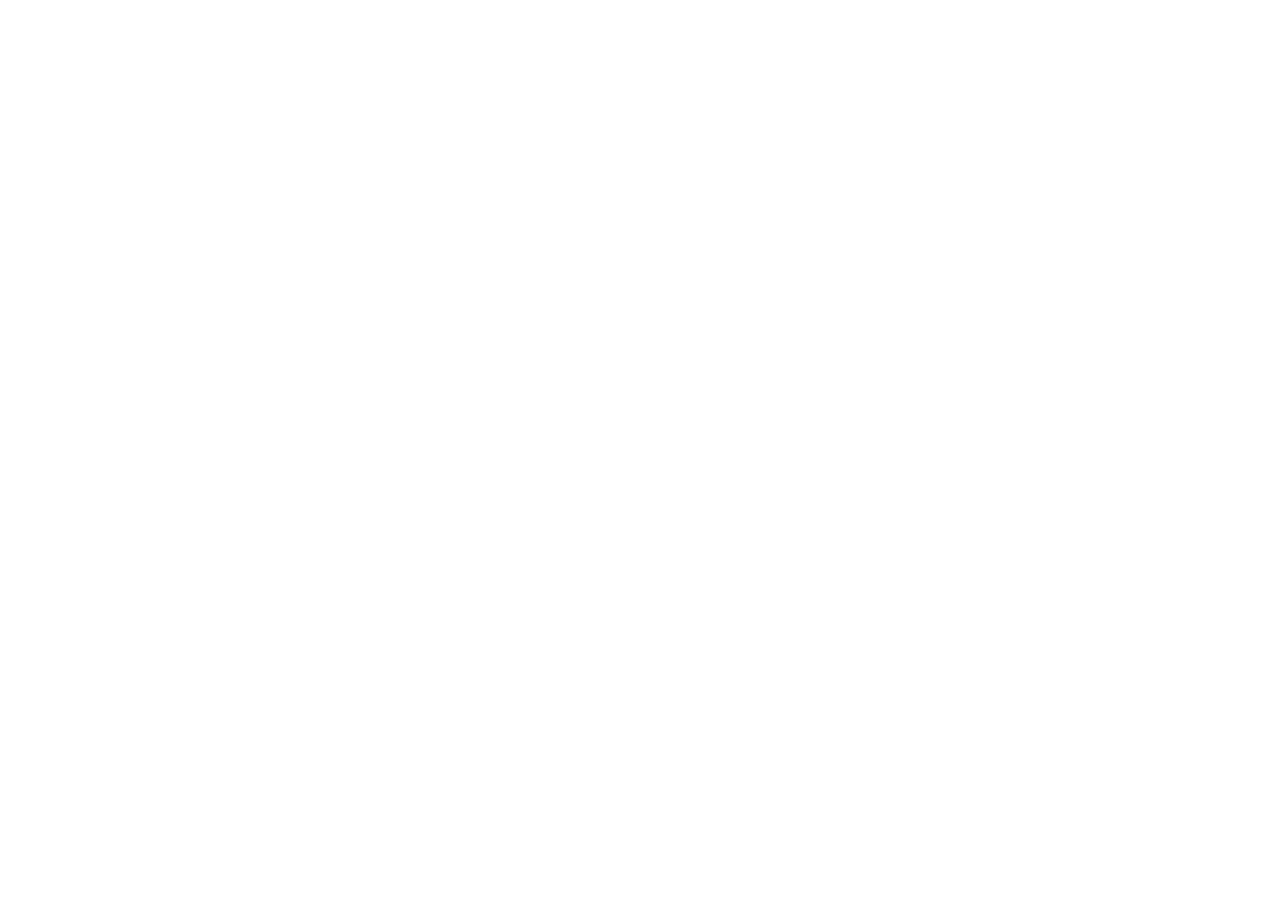
==== ex13_projeto_imovi/index.html @ 8ed7a996 "commit inicial" ====
<!DOCTYPE html>
<html lang="pt-br">
  <head>
    <meta charset="UTF-8" />
    <meta http-equiv="X-UA-Compatible" content="IE=edge" />
    <meta name="viewport" content="width=device-width, initial-scale=1.0" />
    <title>iMovi</title>
    <link rel="shortcut icon" href="img/favicon.ico" type="image/x-icon" />
    <!-- Google fonts Lato -->
    <link rel="preconnect" href="https://fonts.googleapis.com" />
    <link rel="preconnect" href="https://fonts.gstatic.com" crossorigin />
    <link
      href="https://fonts.googleapis.com/css2?family=Lato:ital,wght@0,100;0,300;0,400;0,700;0,900;1,100;1,300;1,400;1,700;1,900&display=swap"
      rel="stylesheet"
    />
    <!-- CSS Bootstrap -->
    <link
      href="https://cdn.jsdelivr.net/npm/bootstrap@5.0.2/dist/css/bootstrap.min.css"
      rel="stylesheet"
      integrity="sha384-EVSTQN3/azprG1Anm3QDgpJLIm9Nao0Yz1ztcQTwFspd3yD65VohhpuuCOmLASjC"
      crossorigin="anonymous"
    />
    <!-- Bootstrap Icons -->
    <link
      rel="stylesheet"
      href="https://cdn.jsdelivr.net/npm/bootstrap-icons@1.5.0/font/bootstrap-icons.css"
    />
    <!-- CSS do projeto -->
    <link rel="stylesheet" href="css/styles.css" />
    <!-- JavaScript Bootstrap -->
    <script
      src="https://cdn.jsdelivr.net/npm/bootstrap@5.0.2/dist/js/bootstrap.bundle.min.js"
      integrity="sha384-MrcW6ZMFYlzcLA8Nl+NtUVF0sA7MsXsP1UyJoMp4YLEuNSfAP+JcXn/tWtIaxVXM"
      crossorigin="anonymous"
    ></script>
  </head>
  <body>
    

    <!-- 1ª Digitação (Aqui) -->

   
  </body>
</html>
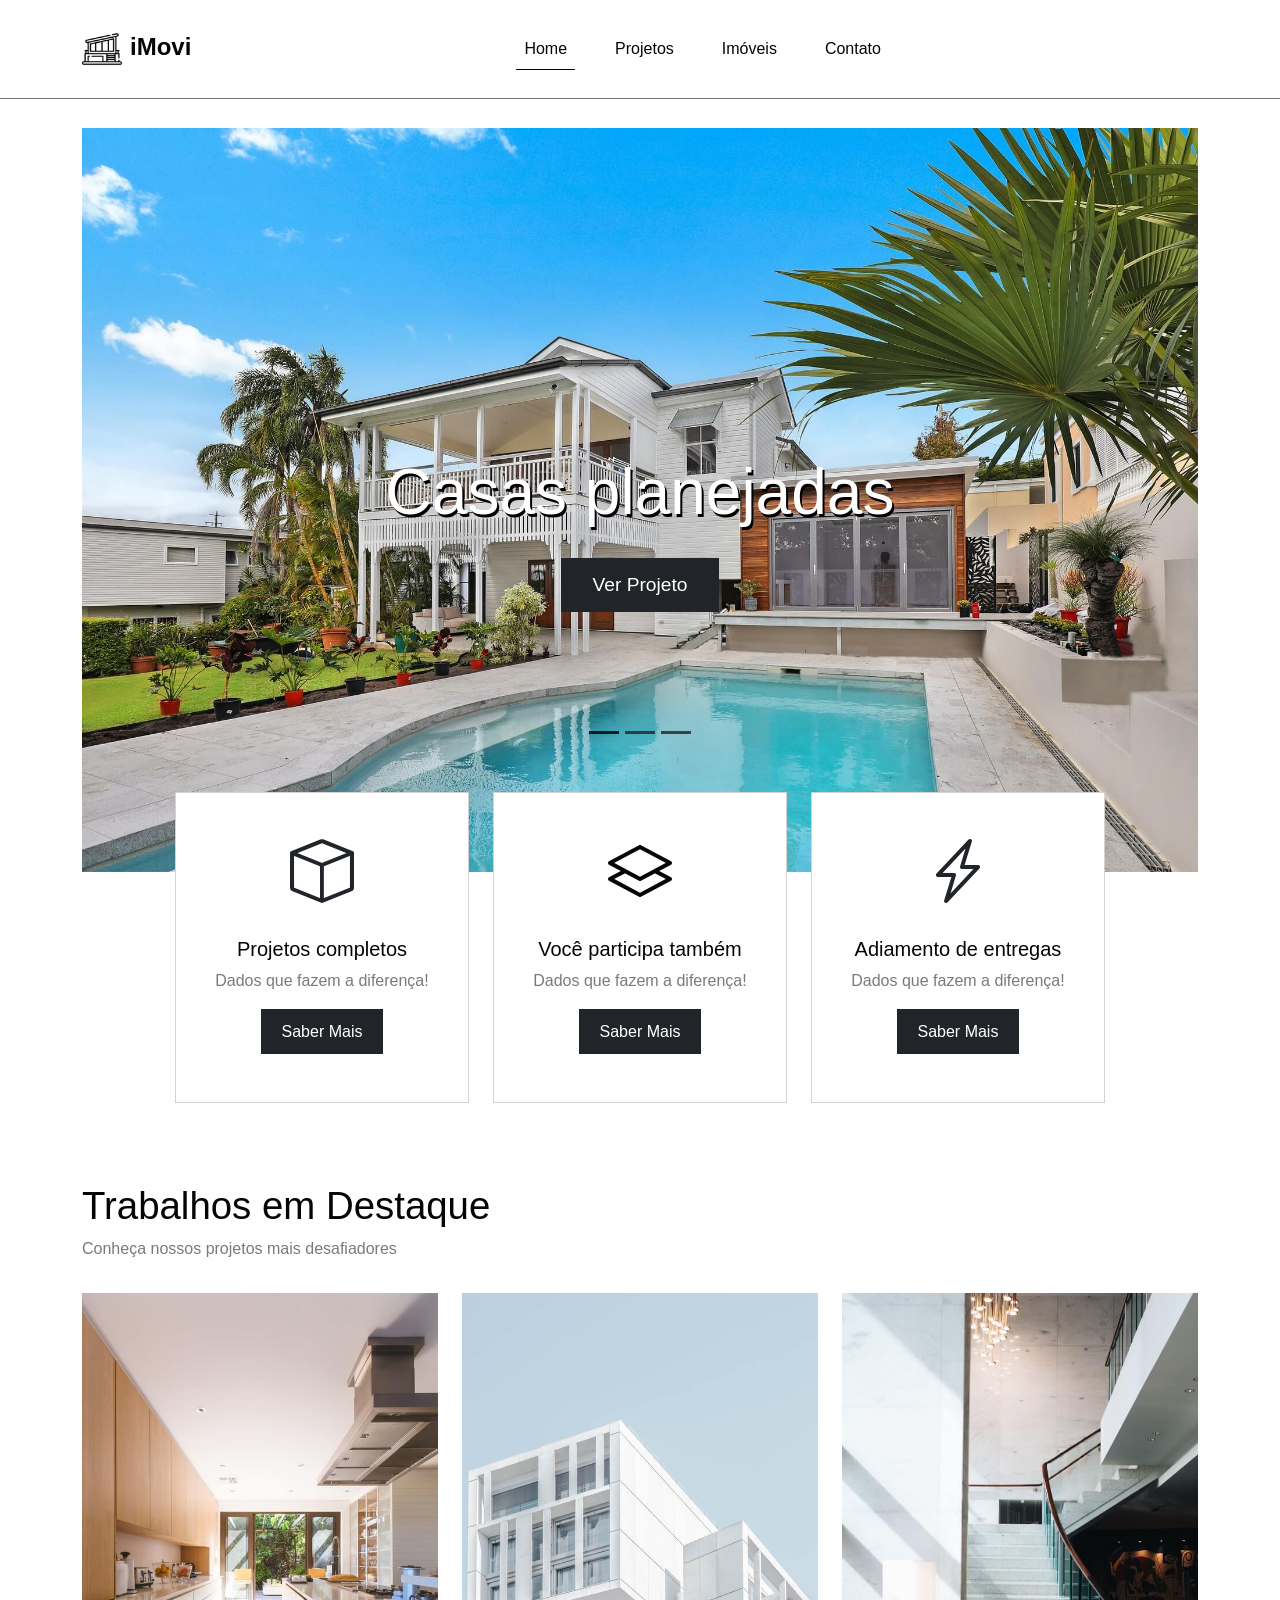
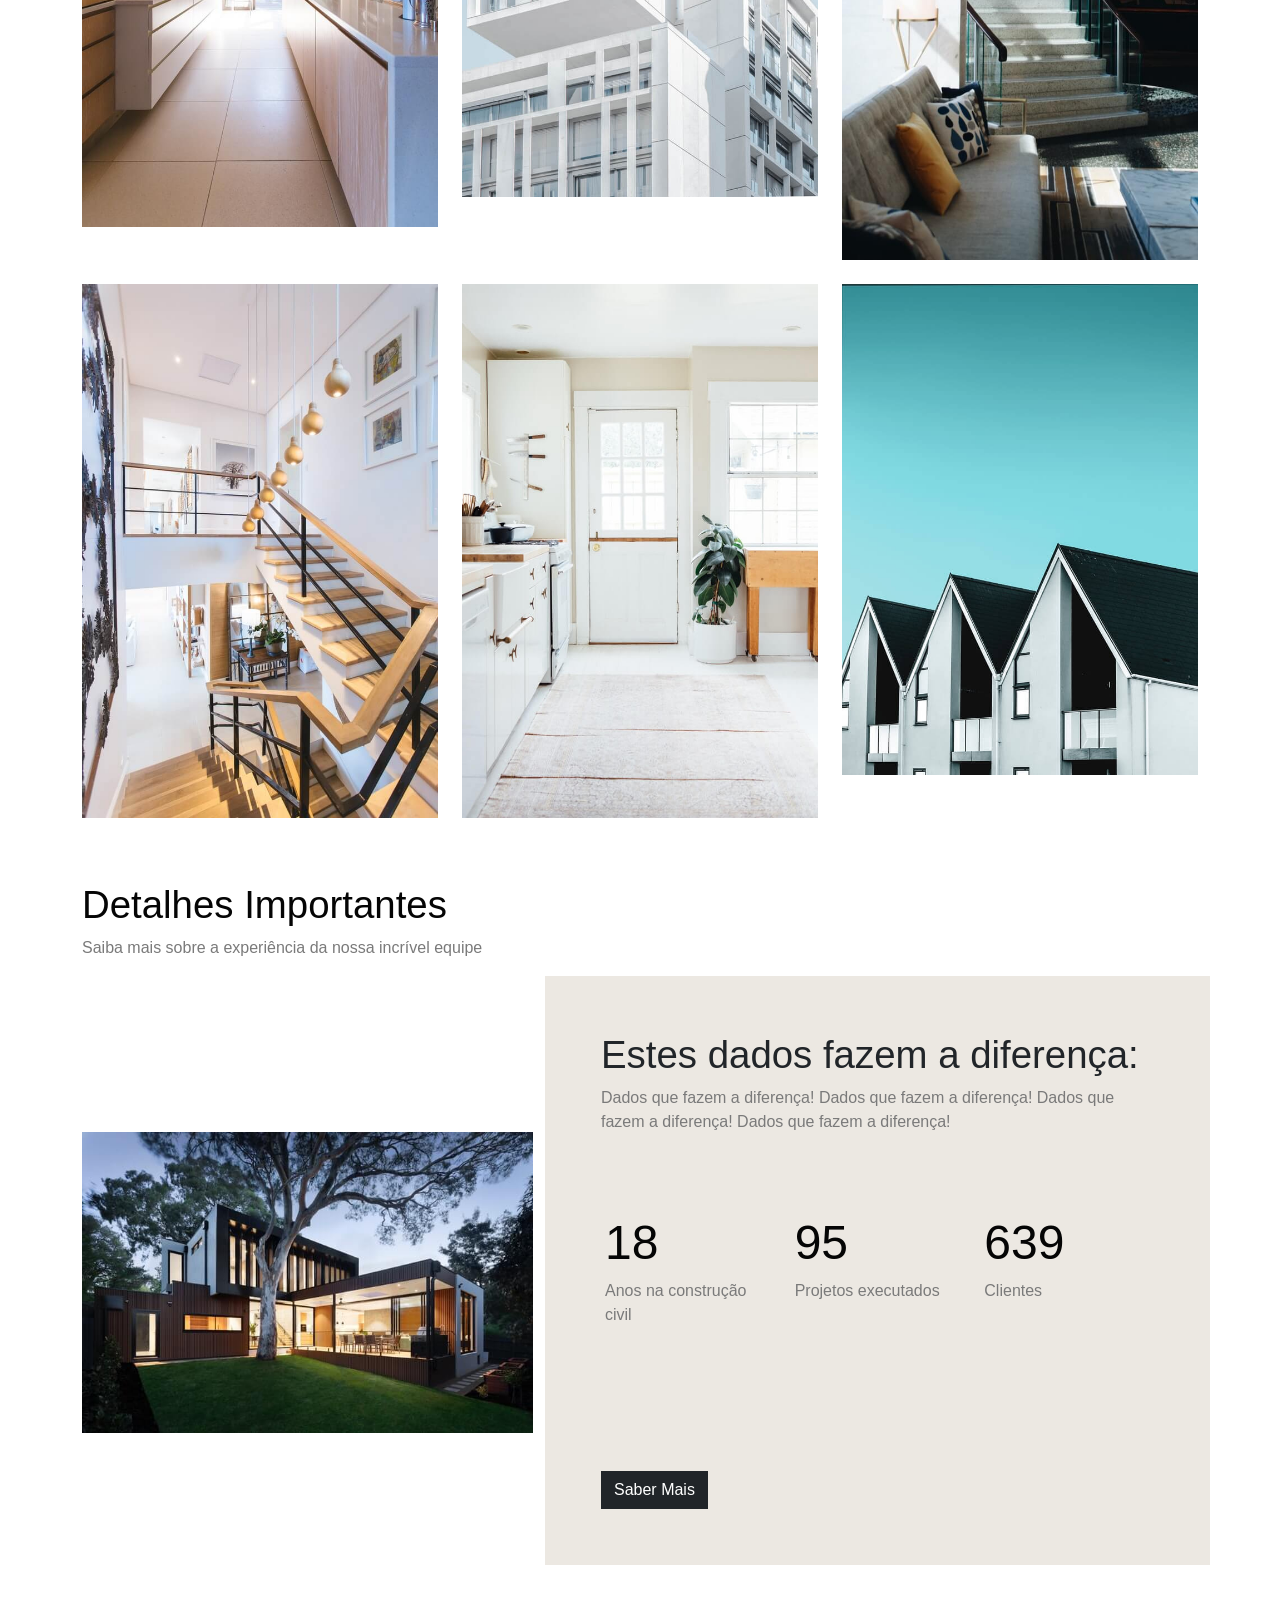
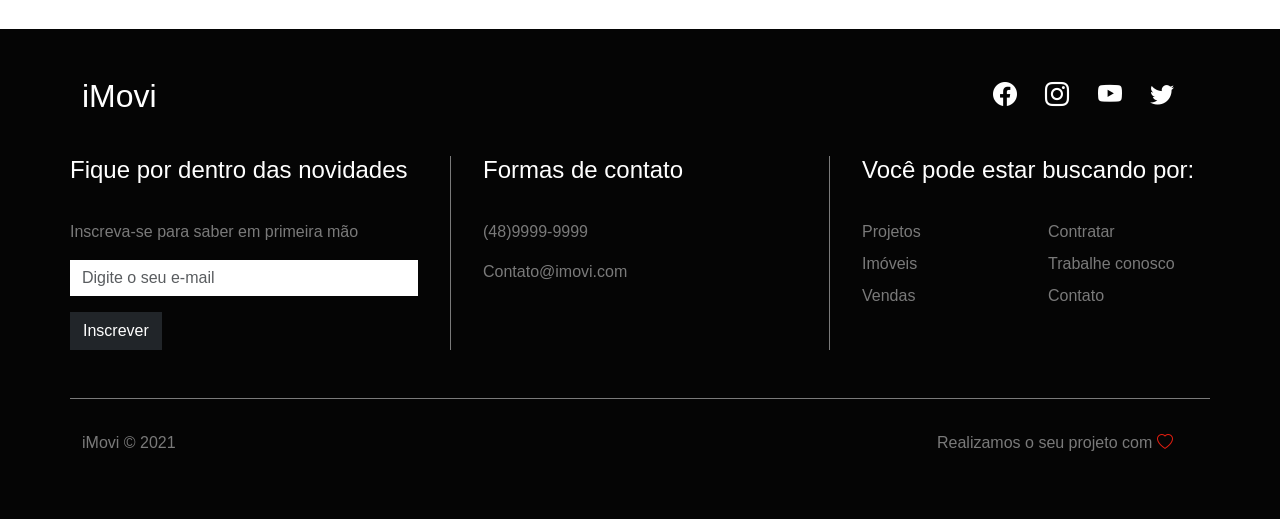
==== commit b94d0b7f: "Exercício 11, 12 e 13 concluído Exercício 11 atualizado" ====
--- a/ex13_projeto_imovi/index.html
+++ b/ex13_projeto_imovi/index.html
@@ -35,10 +35,338 @@
     ></script>
   </head>
   <body>
-    
-
-    <!-- 1ª Digitação (Aqui) -->
-
-   
+    <!-- NAVBAR -->
+    <nav class="navbar navbar-expand-lg fixed-top bg-primary-color" id="navbar">
+      <div class="container py-3">
+        <a class="navbar-brand" href="#">
+          <img src="img/imovi-icon.png" alt="iMovi" />
+          <span>iMovi</span>
+        </a>
+        <button 
+          class="navbar-toggler"
+          type="button"
+          data-bs-toggle="collapse"
+          data-bs-target="#navbar-items"
+          aria-controls="navbar-items"
+          aria-expanded="false"
+          aria-label="Toggle navigation"
+        >
+          <i class="bi bi-list"></i>
+        </button>
+        <div class="collapse navbar-collapse" id="navbar-items">
+          <ul class="navbar-nav me-auto mb-2 mb-lg-0">
+            <li class="nav-item">
+              <a class="nav-link active" aria-current="page" href="#">Home</a>
+            </li>
+            <li class="nav-item">
+              <a class="nav-link" href="#">Projetos</a>
+            </li>
+            <li class="nav-item">
+              <a class="nav-link" href="#">Imóveis</a>
+            </li>
+            <li class="nav-item">
+              <a class="nav-link" href="#">Contato</a>
+            </li>
+          </ul>
+        </div>
+      </div>
+    </nav>
+    <!-- SLIDER -->
+    <div class="container" id="slider-container">
+      <div id="slider" class="carousel slide" data-bs-ride="carousel">
+        <div class="carousel-indicators">
+          <button
+            type="button"
+            data-bs-target="#slider"
+            data-bs-slide-to="0"
+            class="active"
+            aria-current="true"
+            aria-label="Slide 1"
+          ></button>
+          <button
+            type="button"
+            data-bs-target="#slider"
+            data-bs-slide-to="1"
+            aria-label="Slide 2"
+          ></button>
+          <button
+            type="button"
+            data-bs-target="#slider"
+            data-bs-slide-to="2"
+            aria-label="Slide 3"
+          ></button>
+        </div>
+        <div class="carousel-inner">
+          <div class="carousel-item active">
+            <img src="img/banner-1.jpg" class="d-block w-100" alt="Casa 1" />
+            <div class="carousel-caption">
+              <h5>Casas planejadas</h5>
+              <a href="#" class="btn btn-dark">Ver Projeto</a>
+            </div>
+          </div>
+          <div class="carousel-item">
+            <img src="img/banner-2.jpg" class="d-block w-100" alt="Casa 2" />
+            <div class="carousel-caption">
+              <h5>Projetos Complexos</h5>
+              <a href="#" class="btn btn-dark">Ver Projeto</a>
+            </div>
+          </div>
+          <div class="carousel-item">
+            <img src="img/banner-3.jpg" class="d-block w-100" alt="Casa 3" />
+            <div class="carousel-caption">
+              <h5>Projetos Inovadores</h5>
+              <a href="#" class="btn btn-dark">Ver Projeto</a>
+            </div>
+          </div>
+        </div>
+        <button
+          class="carousel-control-prev"
+          type="button"
+          data-bs-target="#slider"
+          data-bs-slide="prev"
+        >
+          <i class="bi bi-chevron-compact-left"></i>
+          <span class="visually-hidden">Previous</span>
+        </button>
+        <button
+          class="carousel-control-next"
+          type="button"
+          data-bs-target="#slider"
+          data-bs-slide="next"
+        >
+          <i class="bi bi-chevron-compact-right"></i>
+          <span class="visually-hidden">Next</span>
+        </button>
+      </div>
+      <div class="col-12 col-md-10 offset-md-1" id="mini-banners">
+        <div class="row">
+          <div class="col-12 col-md-4">
+            <div class="card text-center">
+              <i class="bi bi-box bg-primary-color"></i>
+              <div class="card-body">
+                <h5 class="card-title primary-color">Projetos completos</h5>
+                <p class="card-text secondary-color">
+                Dados que fazem a diferença!
+                </p>
+                <a href="#" class="btn btn-dark">Saber Mais</a>
+              </div>
+            </div>
+          </div>
+          <div class="col-12 col-md-4">
+            <div class="card text-center">
+              <i class="bi bi-layers primary-color"></i>
+              <div class="card-body">
+                <h5 class="card-title primary-color">Você participa também</h5>
+                <p class="card-text secondary-color">
+                  Dados que fazem a diferença!
+                </p>
+                <a href="#" class="btn btn-dark">Saber Mais</a>
+              </div>
+            </div>
+          </div>
+          <div class="col-12 col-md-4">
+            <div class="card text-center">
+              <i class="bi bi-lightning-charge"></i>
+              <div class="card-body primary-color">
+                <h5 class="card-title primary-color">
+                  Adiamento de entregas
+                </h5>
+                <p class="card-text secondary-color">
+                  Dados que fazem a diferença!
+                </p>
+                <a href="#" class="btn btn-dark">Saber Mais</a>
+              </div>
+            </div>
+          </div>
+        </div>
+      </div>
+    </div>
+    <!-- DESTAQUES -->
+    <div class="container" id="featured-container">
+      <div class="col-12">
+        <h2 class="title primary-color">Trabalhos em Destaque</h2>
+        <p class="subtitle secondary-color">
+          Conheça nossos projetos mais desafiadores
+        </p>
+      </div>
+      <div class="col-12" id="featured-images">
+        <div class="row g-4">
+          <div class="col-12 col-md-4">
+            <img src="img/project-1.jpg" alt="projeto 1" class="img-fluid" />
+            <div class="banner-content">
+              <p class="secondary-color">Categoria</p>
+              <h3>Nome do Projeto</h3>
+            </div>
+          </div>
+          <div class="col-12 col-md-4">
+            <img src="img/project-2.jpg" alt="projeto 2" class="img-fluid" />
+            <div class="banner-content">
+              <p class="secondary-color">Categoria</p>
+              <h3>Nome do Projeto</h3>
+            </div>
+          </div>
+          <div class="col-12 col-md-4">
+            <img src="img/project-3.jpg" alt="projeto 3" class="img-fluid" />
+            <div class="banner-content">
+              <p class="secondary-color">Categoria</p>
+              <h3>Nome do Projeto</h3>
+            </div>
+          </div>
+          <div class="col-12 col-md-4">
+            <img src="img/project-4.jpg" alt="projeto 4" class="img-fluid" />
+            <div class="banner-content">
+              <p class="secondary-color">Categoria</p>
+              <h3>Nome do Projeto</h3>
+            </div>
+          </div>
+          <div class="col-12 col-md-4">
+            <img src="img/project-5.jpg" alt="projeto 5" class="img-fluid" />
+            <div class="banner-content">
+              <p class="secondary-color">Categoria</p>
+              <h3>Nome do Projeto</h3>
+            </div>
+          </div>
+          <div class="col-12 col-md-4">
+            <img src="img/project-6.jpg" alt="projeto 6" class="img-fluid" />
+            <div class="banner-content">
+              <p class="secondary-color">Categoria</p>
+              <h3>Nome do Projeto</h3>
+            </div>
+          </div>
+        </div>
+      </div>
+    </div>
+    <!-- INFO -->
+    <div class="container" id="info-container">
+      <div class="col-12">
+        <h2 class="title primary-color">Detalhes Importantes</h2>
+        <p class="subtitle secondary-color">
+          Saiba mais sobre a experiência da nossa incrível equipe
+        </p>
+      </div>
+      <div class="col-12">
+        <div class="row">
+          <div class="col-12 col-md-5" id="info-banner">
+            <img src="img/infobanner.jpg" alt="Informações" class="img-fluid" />
+          </div>
+          <div class="col-12 col-md-7 bg-secondary-color" id="info-content">
+            <div class="row">
+              <div class="col-12">
+                <h2 class="title">Estes dados fazem a diferença:</h2>
+                <p class="subtitle secondary-color">
+                 Dados que fazem a diferença!
+                 Dados que fazem a diferença!
+                 Dados que fazem a diferença!
+                 Dados que fazem a diferença!
+                </p>
+              </div>
+              <div class="col-12" id="info-numbers">
+                <div class="row">
+                  <div class="col-4">
+                    <h3 class="primary-color">18</h3>
+                    <p class="secondary-color">Anos na construção civil</p>
+                  </div>
+                  <div class="col-4">
+                    <h3 class="primary-color">95</h3>
+                    <p class="secondary-color">Projetos executados</p>
+                  </div>
+                  <div class="col-4">
+                    <h3 class="primary-color">639</h3>
+                    <p class="secondary-color">Clientes</p>
+                  </div>
+                </div>
+              </div>
+              <div class="col-12">
+                <a class="btn btn-dark">Saber Mais</a>
+              </div>
+            </div>
+          </div>
+        </div>
+      </div>
+    </div>
+    <!-- FOOTER -->
+    <footer class="container-fluid bg-dark-color" id="footer">
+      <div class="container">
+        <div class="row">
+          <!-- FOOTER TOP -->
+          <div class="col-12" id="footer-top">
+            <div class="row justify-content-between">
+              <div class="col-4">
+                <h2>
+                  iMovi
+                </h2>
+              </div>
+              <div class="col-4" id="social-icons">
+                <i class="bi bi-facebook"></i>
+                <i class="bi bi-instagram"></i>
+                <i class="bi bi-youtube"></i>
+                <i class="bi bi-twitter"></i>
+              </div>
+            </div>
+          </div>
+          <!-- FOOTER DETAILS -->
+          <div class="col-12" id="footer-details">
+            <div class="row">
+              <div class="col-12 col-md-4" id="news-container">
+                <h4>Fique por dentro das novidades</h4>
+                <p class="secondary-color">
+                  Inscreva-se para saber em primeira mão
+                </p>
+                <form>
+                  <div class="mb-3">
+                    <input
+                      type="email"
+                      class="form-control"
+                      placeholder="Digite o seu e-mail"
+                    />
+                  </div>
+                  <button class="btn btn-dark">Inscrever</button>
+                </form>
+              </div>
+              <div class="col-12 col-md-4" id="contact-container">
+                <h4>Formas de contato</h4>
+                <p class="secondary-color">(48)9999-9999</p>
+                <p class="secondary-color">Contato@imovi.com</p>
+              </div>
+              <div class="col-12 col-md-4" id="links-container">
+                <div class="row">
+                  <h4>Você pode estar buscando por:</h4>
+                  <div class="col-6">
+                    <ul class="list-unstyled">
+                      <li><a href="#" class="secondary-color">Projetos</a></li>
+                      <li><a href="#" class="secondary-color">Imóveis</a></li>
+                      <li><a href="#" class="secondary-color">Vendas</a></li>
+                    </ul>
+                  </div>
+                  <div class="col-6">
+                    <ul class="list-unstyled">
+                      <li><a href="#" class="secondary-color">Contratar</a></li>
+                      <li>
+                        <a href="#" class="secondary-color">Trabalhe conosco</a>
+                      </li>
+                      <li><a href="#" class="secondary-color">Contato</a></li>
+                    </ul>
+                  </div>
+                </div>
+              </div>
+            </div>
+          </div>
+          <!-- FOOTER BOTTOM -->
+          <div class="col-12" id="footer-bottom">
+            <div class="row justify-content-between">
+              <div class="col-12 col-md-3">
+                <p class="secondary-color">iMovi &copy; 2021</p>
+              </div>
+              <div class="col-12 col-md-3">
+                <p class="secondary-color">
+                  Realizamos o seu projeto com
+                  <i class="bi bi-heart"></i>
+                </p>
+              </div>
+            </div>
+          </div>
+        </div>
+      </div>
+    </footer>
   </body>
-</html>
+</html>
--- a/ex13_projeto_imovi/css/styles.css
+++ b/ex13_projeto_imovi/css/styles.css
@@ -0,0 +1,336 @@
+* {
+    font-family: 'Lato', sans-serif;
+}
+
+.bg-primary-color {
+    background-color: #fff;
+}
+
+.bg-secondary-color {
+    background-color: #ece8e2;
+}
+
+.bg-dark-color {
+    background-color: #050505;
+}
+
+.primary-color {
+    color: #050505;
+}
+
+.secondary-color {
+    color: #7a7a7a;
+}
+
+/* NAVBAR */
+#navbar {
+    border-bottom: 1px solid #7a7a7a;
+}
+
+#navbar a {
+    color: #050505;
+}
+
+#navbar a:hover {
+    color: #7a7a7a;
+}
+
+#navbar .active {
+    border-bottom: 1px solid #050505;
+}
+
+.navbar-brand {
+    display: flex;
+}
+
+.navbar-brand img {
+    width: 40px;
+}
+
+.navbar-brand span {
+    font-weight: 700;
+    font-size: 1.5rem;
+    margin-left: 0.5rem;
+}
+
+#navbar-items .navbar-nav {
+    display: flex;
+    justify-content: center;
+    width: 100%;
+}
+
+#navbar-items .nav-item {
+    margin: 0 1em;
+}
+
+/* SLIDER */
+#slider {
+    margin-top: 8em;
+    margin-bottom: 1em;
+}
+
+#slider .carousel-caption {
+    bottom: 3em;
+}
+
+#slider .carousel-caption h5 {
+    font-size: 2.5em;
+    text-shadow: #000 2px 2px;
+}
+
+.btn {
+    border-radius: 0;
+}
+
+#slider .btn {
+    padding: 0.3em 0.8em;
+    font-size: 1em;
+    margin-top: 1em;
+}
+
+.carousel-control-prev,
+.carousel-control-next {
+    opacity: 0.7;
+}
+
+.carousel-control-prev i,
+.carousel-control-next {
+    opacity: 0.7;
+}
+
+.carousel-indicators [data-bs-target] {
+    background-color: #222;
+    opacity: 0.8;
+}
+
+.carousel-indicators .active {
+    background-color: #000;
+}
+
+@media (min-width: 768px) {
+    #slider .carousel-caption {
+        bottom: 15em;
+    }
+    #slider .carousel-caption h5 {
+        font-size: 4em;
+        text-shadow: #000 2px 3px;
+    }
+    #slider .btn {
+        padding: 0.6em 1.6em;
+        font-size: 1.2em;
+        margin-top: 1em;
+    }
+    .carousel-indicators {
+        bottom: 7em;
+    }
+}
+
+/* MINI BANNERS */
+#mini-banners {
+    margin-bottom: 4em;
+}
+
+#mini-banners .card {
+    padding: 2em 0.3em;
+    border-radius: 0;
+}
+
+#mini-banners i {
+    font-size: 4em;
+}
+
+#mini-banners .card-tittle {
+    margim-bottom: 1.5em;
+}
+
+#mini-banners .btn {
+    margim-top: 1.5em;
+    padding: 0.6em 1.2em;
+}
+
+#mini-banners .card {
+    margin-bottom: 1em;
+}
+
+@media (min-width: 768px) {
+    #mini-banners {
+        margin-top: -6em;
+    }
+}
+
+/* DESTAQUES */
+#featured-container {
+    margin-bottom: 4em;
+}
+
+.tittle {
+    font-size: 1.75em;
+    margin-bottom: 0.4em;
+    position: relative;
+}
+
+.tittle:before {
+    width: 75px;
+    border-top: 4px solid #7a7a7a;
+    content: '';
+    position: absolute;
+    bottom: 2em;
+}
+
+#featured-images {
+    margin-top: 2em;
+}
+
+#featured-images .col-md-4 {
+    position: relative;
+    cursor: pointer;
+}
+
+#featured-images .col-md-4:hover > .banner-content {
+    opacity: 0.8;
+}
+
+#featured-images .banner-content {
+    position: absolute;
+    top: 0;
+    left: 0;
+    height: 100%;
+    width: 100%;
+    background-color: #fff;
+    display: flex;
+    align-items: center;
+    justify-content: center;
+    flex-direction: column;
+    opacity: 0.6;
+    transition: 0.5s;
+}
+
+@media (min-width: 768px) {
+    .title {
+        font-size: 2.4em;
+    }
+
+    .title:before {
+        bottom: 1.5em;
+    }
+
+    #featured-images .banner-content {
+        opacity: 0;
+    }
+}
+
+/* INFO */
+#info-content {
+    margin-bottom: 4em;
+    padding: 4em 1em;
+}
+
+#info-numbers {
+    margin-bottom: 4em;
+    padding: 4em 1em;
+}
+
+#info-banner {
+    align-items: center;
+    display: flex;
+    margin-bottom: 2.5em;
+}
+
+#info-numbers h3 {
+    font-size: 3em;
+}
+
+@media (min-width: 768px) {
+    #info-content {
+        padding: 3.5em;
+    }
+}
+
+/* FOOTER TOP */
+#footer {
+    padding: 3em 2em;
+}
+
+#footer-top {
+    margin-bottom: 2em;
+}
+
+#footer-top,
+#footer-top i {
+    color: #fff;
+}
+
+#social-icons {
+    text-align: right;
+}
+
+#social-icons i {
+    margin-right: 1em;
+    font-size: 1.5em;
+    cursor: pointer;
+}
+
+#social-icons i:hover {
+    color: #7a7a7a;
+}
+
+/* FOOTER DETAILS */
+#footer-details {
+    margin-bottom: 3em;
+}
+
+#news-container,
+#contact-container,
+#links-container {
+    padding: 0;
+    border: 0;
+    margim-bottom: 2em;
+}
+
+#footer-details h4 {
+    color: #fff;
+    margin-bottom: 1.5em;
+}
+
+#news-container input {
+    border-radius: 0;
+    border: none;
+}
+
+#links-container li {
+    margin-bottom: 0.5em;
+}
+
+#links-container a {
+    text-decoration: none;
+}
+
+#links-container a:hover {
+    color: #fff;
+}
+
+/* FOOTER BOTTOM */
+#footer-bottom {
+    border-top: 1px solid #7a7a7a;
+    padding-top: 2em;
+}
+
+#footer-bottom i {
+    color: #e61e10;
+}
+
+@media (min-width: 768px) {
+    #news-container {
+        padding-right: 2em;
+    }
+
+    #contact-container {
+        padding: 0 2em;
+        border-left: 1px solid #7a7a7a;
+        border-right: 1px solid #7a7a7a;
+    }
+
+    #links-container {
+        padding-left: 2em;
+    }
+}
